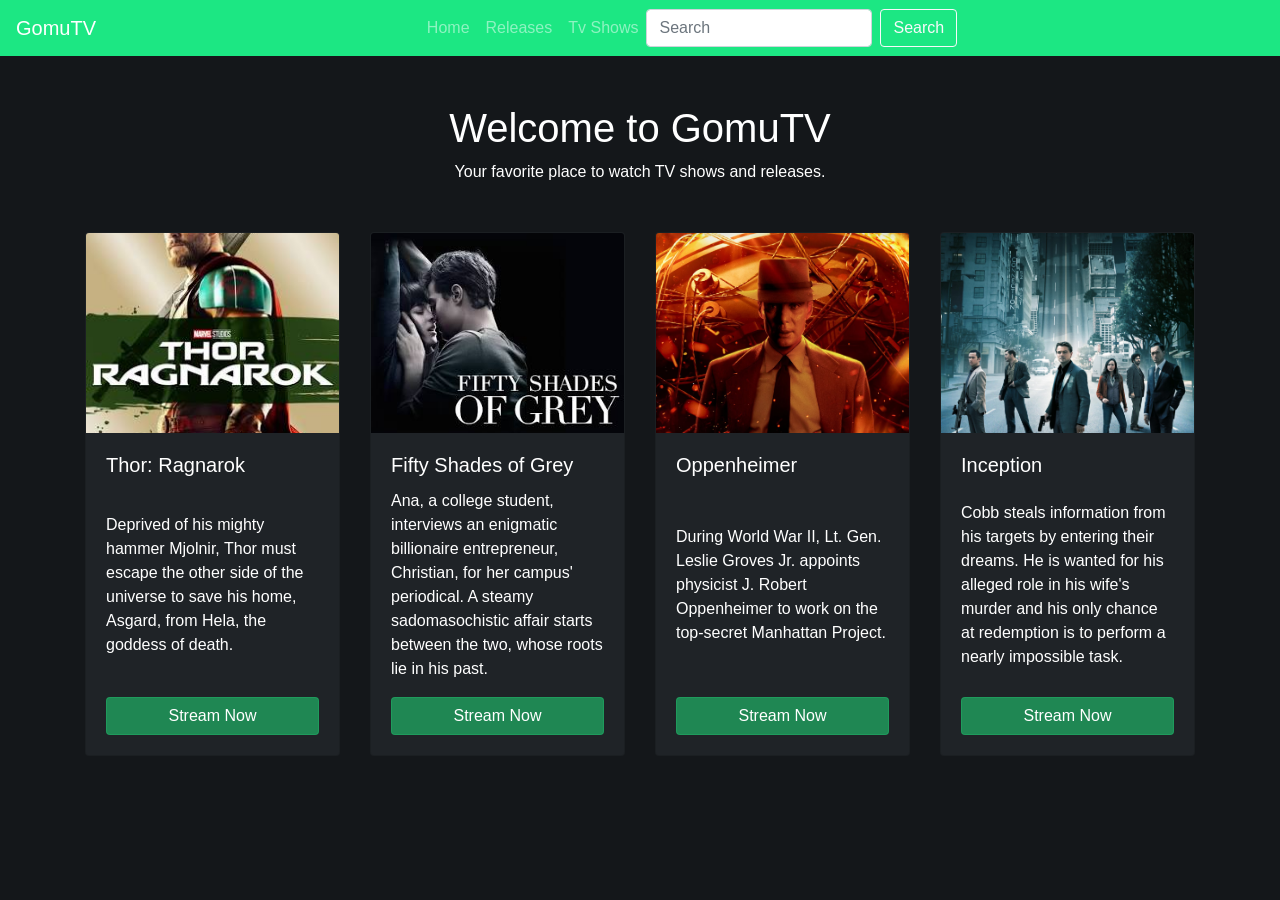
==== index.html @ d80887db "rename" ====
<!DOCTYPE html>
<html lang="en">
  <head>
    <meta charset="UTF-8" />
    <meta name="viewport" content="width=device-width, initial-scale=1.0" />
    <title>GomuTv</title>
    <link
      href="https://stackpath.bootstrapcdn.com/bootstrap/4.5.2/css/bootstrap.min.css"
      rel="stylesheet"
    />
    <link rel="stylesheet" href="style.css" />
  </head>
  <body>
    <nav class="navbar navbar-expand-lg navbar-dark">
      <a class="navbar-brand" href="#">GomuTV</a>
      <button
        class="navbar-toggler"
        type="button"
        data-toggle="collapse"
        data-target="#navbarNav"
        aria-controls="navbarNav"
        aria-expanded="false"
        aria-label="Toggle navigation"
      >
        <span class="navbar-toggler-icon"></span>
      </button>
      <div
        class="collapse navbar-collapse justify-content-center"
        id="navbarNav"
      >
        <ul class="navbar-nav">
          <li class="nav-item">
            <a class="nav-link" href="#">Home</a>
          </li>
          <li class="nav-item">
            <a class="nav-link" href="#">Releases</a>
          </li>
          <li class="nav-item">
            <a class="nav-link" href="#">Tv Shows</a>
          </li>
        </ul>
        <form class="form-inline my-2 my-lg-0">
          <input
            id="searchInput"
            class="form-control mr-sm-2"
            type="search"
            placeholder="Search"
            aria-label="Search"
          />
          <button class="btn btn-outline-light my-2 my-sm-0" type="submit">
            Search
          </button>
        </form>
      </div>
    </nav>

    <div class="container text-center mt-5">
      <h1>Welcome to GomuTV</h1>
      <p>Your favorite place to watch TV shows and releases.</p>
    </div>

    <div class="container mt-5">
      <div class="row" id="cardContainer">
        <div class="col-md-3">
          <div class="card">
            <img src="thor2.jpg" class="card-img-top" alt="Card image 1" />
            <div class="card-body">
              <h5 class="card-title">Thor: Ragnarok</h5>
              <p class="card-text">
                Deprived of his mighty hammer Mjolnir, Thor must escape the
                other side of the universe to save his home, Asgard, from Hela,
                the goddess of death.
              </p>
              <a href="#" class="btn btn-primary">Stream Now</a>
            </div>
          </div>
        </div>
        <div class="col-md-3">
          <div class="card">
            <img src="fifty.jpg" class="card-img-top" alt="Card image 2" />
            <div class="card-body">
              <h5 class="card-title">Fifty Shades of Grey</h5>
              <p class="card-text">
                Ana, a college student, interviews an enigmatic billionaire
                entrepreneur, Christian, for her campus' periodical. A steamy
                sadomasochistic affair starts between the two, whose roots lie
                in his past.
              </p>
              <a href="#" class="btn btn-primary">Stream Now</a>
            </div>
          </div>
        </div>
        <div class="col-md-3">
          <div class="card">
            <img src="open.jpg" class="card-img-top" alt="Card image 3" />
            <div class="card-body">
              <h5 class="card-title">Oppenheimer</h5>
              <p class="card-text">
                During World War II, Lt. Gen. Leslie Groves Jr. appoints
                physicist J. Robert Oppenheimer to work on the top-secret
                Manhattan Project.
              </p>
              <a href="#" class="btn btn-primary">Stream Now</a>
            </div>
          </div>
        </div>
        <div class="col-md-3">
          <div class="card">
            <img src="inception.jpg" class="card-img-top" alt="Card image 4" />
            <div class="card-body">
              <h5 class="card-title">Inception</h5>
              <p class="card-text">
                Cobb steals information from his targets by entering their
                dreams. He is wanted for his alleged role in his wife's murder
                and his only chance at redemption is to perform a nearly
                impossible task.
              </p>
              <a href="#" class="btn btn-primary">Stream Now</a>
            </div>
          </div>
        </div>
      </div>
    </div>

    <script src="https://code.jquery.com/jquery-3.5.1.slim.min.js"></script>
    <script src="https://cdn.jsdelivr.net/npm/@popperjs/core@2.5.4/dist/umd/popper.min.js"></script>
    <script src="https://stackpath.bootstrapcdn.com/bootstrap/4.5.2/js/bootstrap.min.js"></script>
    <script src="script.js"></script>
  </body>
</html>
---- style.css ----
body {
  background-color: #14171a;
  color: #ffffff;
}

/* Navbar Slide-in Animation */
.navbar {
  background-color: #1ce783;
  transform: translateY(-100%);
  animation: slideDown 1s forwards ease-in-out;
}

@keyframes slideDown {
  to {
    transform: translateY(0);
  }
}

.navbar-brand {
  color: #ffffff;
}

.nav-link {
  color: #ffffff;
  transition: color 0.3s ease;
}

.nav-link:hover {
  color: #333333;
}

/* Search Box Focus Animation */
.form-control {
  width: 300px;
  transition: width 0.3s ease, box-shadow 0.3s ease;
}

.form-control:focus {
  width: 350px;
  box-shadow: 0 0 8px rgba(28, 231, 131, 0.8);
}

/* Uniform card sizing */
.card {
  background-color: #1f2327;
  color: #ffffff;
  transition: transform 0.3s ease, box-shadow 0.3s ease;
  opacity: 0;
  animation: fadeIn 1s forwards;
  min-height: 100%; /* Ensure all cards have equal minimum height */
  display: flex;
  flex-direction: column;
  justify-content: space-between;
}

.card-body {
  flex-grow: 1;
  display: flex;
  flex-direction: column;
  justify-content: space-between;
}

/* Card Hover Animation */
.card:hover {
  transform: scale(1.05); /* Slightly increase size */
  box-shadow: 0 8px 20px rgba(28, 231, 131, 0.8); /* Add shadow */
}

/* Fade-in Animation for Cards */
@keyframes fadeIn {
  to {
    opacity: 1;
  }
}

.card .btn-primary {
  background-color: rgba(32, 160, 96, 0.8);
  border-color: rgba(32, 160, 96, 0.8);
}

.card .btn-primary:hover {
  background-color: rgba(28, 231, 131, 0.8);

}

.card .btn-primary:active  {
  background-color: rgba(28, 231, 131, 0.8) !important;
  border-color: rgba(32, 160, 96, 0.8) !important;
  outline: none;
}

/* Delay animation for each card */
.card:nth-child(1) {
  animation-delay: 0.1s;
}
.card:nth-child(2) {
  animation-delay: 0.3s;
}
.card:nth-child(3) {
  animation-delay: 0.5s;
}
.card:nth-child(4) {
  animation-delay: 0.7s;
}

/* Image adjustments for responsiveness */
.card-img-top {
  height: 200px; /* Default fixed height for images */
  object-fit: cover; /* Crop images to fit the card without distortion */
  transition: height 0.3s ease; /* Smooth transition for height change */
}

/* Media Queries for Responsive Image Size */
@media (max-width: 1200px) {
  .card-img-top {
    height: 180px;
  }
}

@media (max-width: 992px) {
  .card-img-top {
    height: 160px;
  }
}

@media (max-width: 768px) {
  .card-img-top {
    height: 140px;
  }
}

@media (max-width: 576px) {
  .card-img-top {
    height: 120px;
  }
}
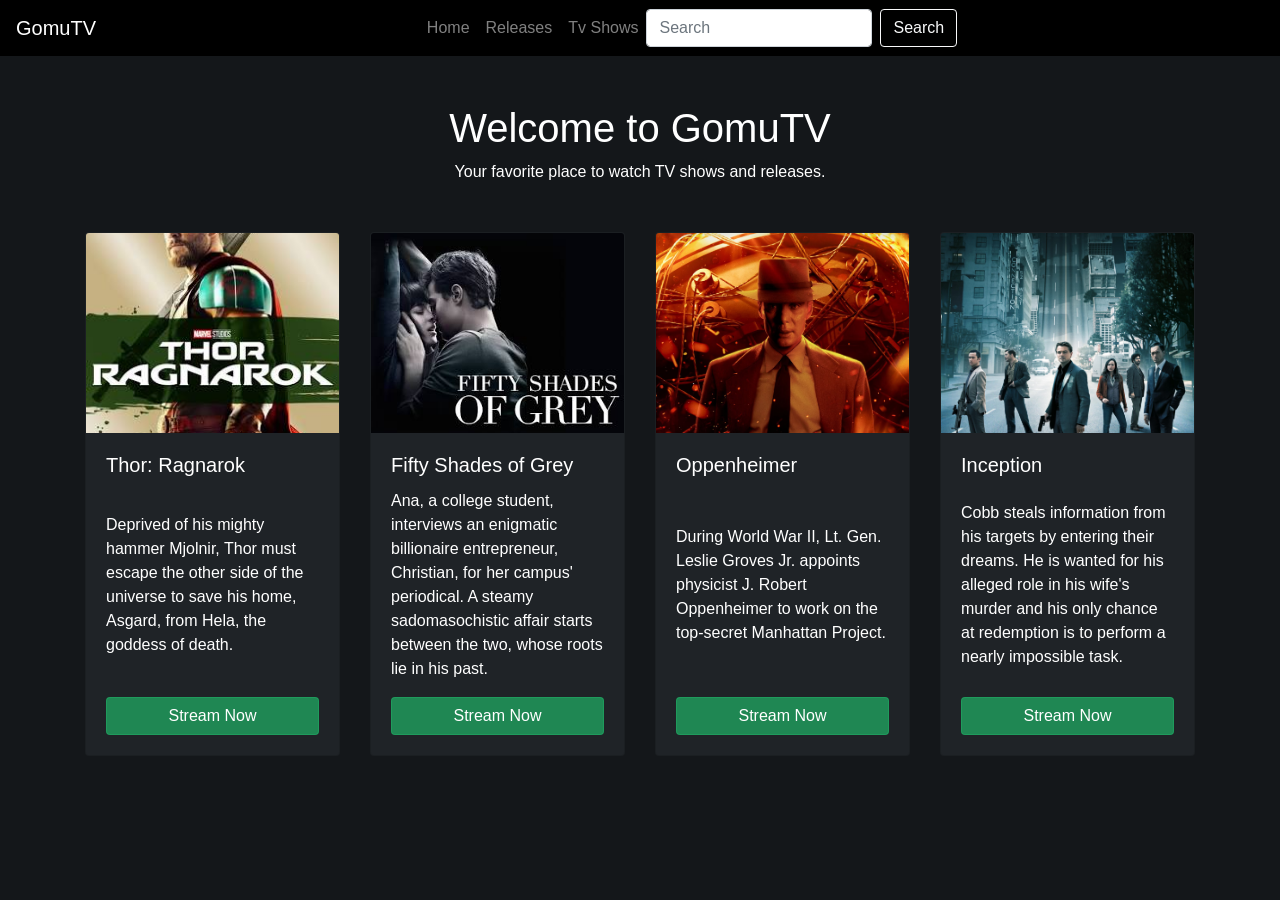
==== commit e6099e6b: "Added playable items." ====
--- a/index.html
+++ b/index.html
@@ -100,7 +100,7 @@
                 physicist J. Robert Oppenheimer to work on the top-secret
                 Manhattan Project.
               </p>
-              <a href="#" class="btn btn-primary">Stream Now</a>
+              <a href="open.html" class="btn btn-primary">Stream Now</a>
             </div>
           </div>
         </div>
--- a/style.css
+++ b/style.css
@@ -5,7 +5,7 @@
 
 /* Navbar Slide-in Animation */
 .navbar {
-  background-color: #1ce783;
+  background-color: black;
   transform: translateY(-100%);
   animation: slideDown 1s forwards ease-in-out;
 }
@@ -86,7 +86,13 @@
 .card .btn-primary:active  {
   background-color: rgba(28, 231, 131, 0.8) !important;
   border-color: rgba(32, 160, 96, 0.8) !important;
-  outline: none;
+
+}
+.card .btn-primary:focus {
+  background-color: rgba(28, 231, 131, 0.8) !important;
+  border-color: rgba(32, 160, 96, 0.8) !important;
+  box-shadow: 0 0 0 0.2rem rgba(32, 160, 96, 0.8) !important;
+
 }
 
 /* Delay animation for each card */
